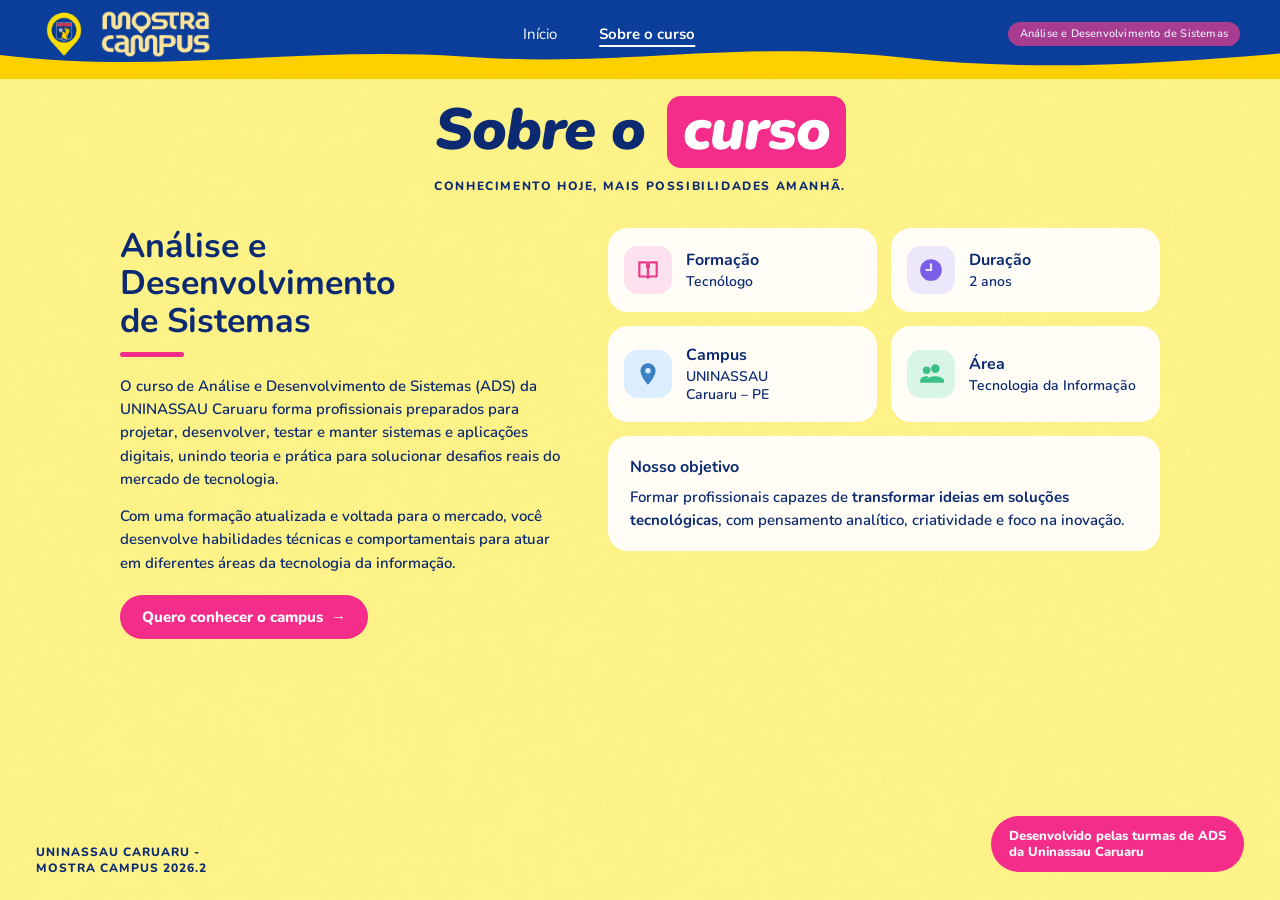
==== sobre.html @ d35f448b "Primeiro commit - Mostra Campus Jogo da Velha" ====
<!DOCTYPE html>
<html lang="pt-BR">

<head>
    <meta charset="UTF-8">
    <meta name="viewport" content="width=device-width, initial-scale=1.0">

    <title>Sobre o curso | Mostra Campus</title>

    <link rel="preconnect" href="https://fonts.googleapis.com">
    <link rel="preconnect" href="https://fonts.gstatic.com" crossorigin>
    <link href="https://fonts.googleapis.com/css2?family=Nunito:ital,wght@0,400;0,700;0,800;0,900;1,800;1,900&display=swap" rel="stylesheet">
    <link rel="stylesheet" href="style.css">
</head>

<body class="pagina-curso">

    <header class="topo">
        <div class="topo-logo">
            <a href="index.html" class="topo-logo-link">
                <div class="topo-pin">
                    <img src="pin-mostra-campus.png" alt="Pin Mostra Campus">
                </div>
                <div class="topo-logo-nome">
                    <img src="logo-mostra-campus.png" alt="Mostra Campus">
                </div>
            </a>
        </div>

        <nav class="menu" aria-label="Menu">
            <a class="menu-item" href="index.html">Início</a>
            <a class="menu-item ativo" href="sobre.html">Sobre o curso</a>
        </nav>

        <span class="selo">Análise e Desenvolvimento de Sistemas</span>

        <svg class="topo-onda" viewBox="0 0 1440 48" preserveAspectRatio="none" aria-hidden="true">
            <path fill="#ffd000" d="M0 16C180 42 340 4 520 18c190 16 300-24 500 2 140 18 280 8 420-6v34H0z" />
        </svg>
    </header>

    <main class="conteudo-curso">
        <h1 class="titulo-curso">
            Sobre o <span>curso</span>
        </h1>
        <p class="subtitulo-curso">Conhecimento hoje, mais possibilidades amanhã.</p>

        <div class="curso-grade">
            <section class="curso-texto">
                <h2>Análise e<br>Desenvolvimento<br>de Sistemas</h2>

                <p>
                    O curso de Análise e Desenvolvimento de Sistemas
                    (ADS) da UNINASSAU Caruaru forma profissionais
                    preparados para projetar, desenvolver, testar e manter
                    sistemas e aplicações digitais, unindo teoria e prática
                    para solucionar desafios reais do mercado de tecnologia.
                </p>

                <p>
                    Com uma formação atualizada e voltada para o mercado,
                    você desenvolve habilidades técnicas e comportamentais
                    para atuar em diferentes áreas da tecnologia da informação.
                </p>

                <a class="botao-campus" href="https://www.uninassau.edu.br/institucional/caruaru" target="_blank" rel="noopener noreferrer">
                    Quero conhecer o campus
                    <span aria-hidden="true">→</span>
                </a>
            </section>

            <section class="curso-cards">
                <article class="card-info">
                    <span class="card-icone icone-rosa" aria-hidden="true">
                        <svg viewBox="0 0 24 24" fill="none" stroke="currentColor" stroke-width="2" stroke-linecap="round" stroke-linejoin="round">
                            <path d="M4 5h6a3 3 0 0 1 2 5.2V19a3.5 3.5 0 0 0-2.5-1H4V5z" />
                            <path d="M20 5h-6a3 3 0 0 0-2 5.2V19a3.5 3.5 0 0 1 2.5-1H20V5z" />
                        </svg>
                    </span>
                    <div>
                        <h3>Formação</h3>
                        <p>Tecnólogo</p>
                    </div>
                </article>

                <article class="card-info">
                    <span class="card-icone icone-roxo" aria-hidden="true">
                        <svg viewBox="0 0 24 24"><path fill="currentColor" d="M12 2a10 10 0 1 0 10 10A10 10 0 0 0 12 2zm1 11H7v-2h4V6h2z"/></svg>
                    </span>
                    <div>
                        <h3>Duração</h3>
                        <p>2 anos</p>
                    </div>
                </article>

                <article class="card-info">
                    <span class="card-icone icone-azul" aria-hidden="true">
                        <svg viewBox="0 0 24 24"><path fill="currentColor" d="M12 2a7 7 0 0 0-7 7c0 5.25 7 13 7 13s7-7.75 7-13a7 7 0 0 0-7-7zm0 9.5A2.5 2.5 0 1 1 14.5 9 2.5 2.5 0 0 1 12 11.5z"/></svg>
                    </span>
                    <div>
                        <h3>Campus</h3>
                        <p>UNINASSAU<br>Caruaru – PE</p>
                    </div>
                </article>

                <article class="card-info">
                    <span class="card-icone icone-verde" aria-hidden="true">
                        <svg viewBox="0 0 24 24"><path fill="currentColor" d="M16 11a4 4 0 1 0-4-4 4 4 0 0 0 4 4zM8 12a3.5 3.5 0 1 0-3.5-3.5A3.5 3.5 0 0 0 8 12zm8 2c-2.67 0-8 1.34-8 4v2h16v-2c0-2.66-5.33-4-8-4zM8 14c-.29 0-.62.02-.97.05C5.19 14.42 2 15.7 2 18v2h6v-2c0-.7.18-2.01 2.09-3.25A12.7 12.7 0 0 0 8 14z"/></svg>
                    </span>
                    <div>
                        <h3>Área</h3>
                        <p>Tecnologia da Informação</p>
                    </div>
                </article>

                <article class="card-objetivo">
                    <h3>Nosso objetivo</h3>
                    <p>
                        Formar profissionais capazes de <strong>transformar ideias em soluções tecnológicas</strong>,
                        com pensamento analítico, criatividade e foco na inovação.
                    </p>
                </article>
            </section>
        </div>
    </main>

    <p class="rodape-esquerda">UNINASSAU CARUARU -<br>MOSTRA CAMPUS 2026.2</p>
    <p class="rodape-direita">Desenvolvido pelas turmas de ADS<br>da Uninassau Caruaru</p>

</body>

</html>
---- style.css ----
:root {
    --amarelo: #ffd000;
    --navy: #0b2a72;
    --navy-escuro: #071e54;
    --rosa: #f42d8a;
    --rosa-escuro: #d91f78;
    --creme: #faf3e4;
    --ciano: #3ce6d6;
    --texto: #0b2a72;
}

* {
    box-sizing: border-box;
}

body {
    margin: 0;
    min-height: 100vh;
    height: 100vh;
    font-family: "Nunito", Arial, sans-serif;
    color: var(--texto);
    background-color: #ffd000;
    background-image: url("fundo.jpg");
    background-repeat: no-repeat;
    background-position: center;
    background-size: cover;
    background-attachment: fixed;
    overflow: hidden;
    position: relative;
    display: flex;
    flex-direction: column;
}

.topo,
.pagina,
.rodape-esquerda,
.rodape-direita {
    position: relative;
    z-index: 1;
}

.topo {
    display: flex;
    align-items: center;
    justify-content: space-between;
    gap: 24px;
    padding: 10px 40px 20px;
    background: #0b3e9a;
    color: #fff;
    overflow: visible;
    flex-shrink: 0;
}

.topo-logo {
    display: flex;
    align-items: center;
    gap: 12px;
    flex-shrink: 0;
}

.topo-pin {
    height: 48px;
    width: auto;
    flex-shrink: 0;
}

.topo-pin img {
    display: block;
    height: 48px;
    width: auto;
}

.topo-logo-nome {
    flex-shrink: 0;
    height: 48px;
}

.topo-logo-nome img {
    display: block;
    height: 48px;
    width: auto;
    mix-blend-mode: screen;
}

.topo-onda {
    position: absolute;
    left: 0;
    right: 0;
    bottom: -1px;
    width: 100%;
    height: 36px;
    display: block;
    pointer-events: none;
}

.menu {
    display: flex;
    gap: 42px;
    font-weight: 400;
    font-size: 15px;
    color: #fff;
}

.topo-logo-link {
    display: flex;
    align-items: center;
    gap: 12px;
    color: inherit;
    text-decoration: none;
}

.menu-item {
    color: #fff;
    text-decoration: none;
}

.menu-item.ativo {
    font-weight: 700;
    text-decoration: underline;
    text-underline-offset: 6px;
    text-decoration-thickness: 2px;
}

.selo {
    background: rgba(244, 61, 140, 0.75);
    color: #fff;
    padding: 5px 12px;
    border-radius: 999px;
    font-weight: 600;
    font-size: 11px;
    line-height: 1.2;
    letter-spacing: 0.2px;
    white-space: nowrap;
    opacity: 0.9;
}

.pagina {
    display: grid;
    grid-template-columns: minmax(240px, 1fr) minmax(380px, 560px) minmax(240px, 1fr);
    gap: 16px;
    padding: 8px 40px 64px;
    align-items: center;
    flex: 1;
    min-height: 0;
    width: 100%;
}

.coluna-esquerda {
    padding-top: 10px;
}

.chamada {
    margin: 0 0 14px;
    font-size: clamp(22px, 2.1vw, 28px);
    line-height: 1.15;
    font-weight: 900;
}

.destaque {
    background: var(--rosa);
    color: #fff;
    padding: 0 8px 2px;
    border-radius: 6px;
}

.experiencia {
    margin: 0;
    font-size: clamp(16px, 1.5vw, 20px);
    font-weight: 800;
    line-height: 1.25;
    position: relative;
    display: inline-block;
}

.experiencia::after {
    content: "";
    position: absolute;
    width: 90px;
    height: 6px;
    background: var(--rosa);
    right: -70px;
    bottom: 8px;
    transform: rotate(-18deg);
    border-radius: 6px;
}

.coluna-centro {
    text-align: center;
}

.titulo {
    margin: 0;
    font-size: clamp(40px, 4.4vw, 56px);
    font-weight: 900;
    font-style: italic;
    letter-spacing: -2px;
    line-height: 1;
    white-space: nowrap;
}

.titulo span {
    display: inline-block;
    background: var(--rosa);
    color: #fff;
    font-style: italic;
    padding: 2px 14px 6px;
    border-radius: 12px;
    margin: 0 8px;
}

.subtitulo {
    margin: 8px 0 10px;
    font-weight: 800;
    letter-spacing: 1.5px;
    text-transform: uppercase;
    font-size: 12px;
}

.escolha-texto,
#info {
    margin: 0 0 6px;
    font-weight: 700;
    font-size: 13px;
}

.escolhas {
    display: flex;
    justify-content: center;
    gap: 12px;
    margin-bottom: 10px;
}

#escolher-x,
#escolher-o {
    border: 0;
    cursor: pointer;
    font-family: inherit;
    font-weight: 800;
    font-size: 15px;
    padding: 10px 18px;
    border-radius: 999px;
    color: #fff;
}

#escolher-x {
    background: var(--navy);
}

#escolher-o {
    background: var(--rosa);
}

.tabuleiro-caixa {
    background: var(--creme);
    border-radius: 24px;
    padding: 12px;
    display: inline-block;
    box-shadow: 0 8px 0 rgba(11, 42, 114, 0.08);
    margin: 6px 0 10px;
}

.tabuleiro {
    display: grid;
    grid-template-columns: repeat(3, clamp(68px, 7.2vw, 86px));
    gap: 8px;
}

.casa {
    width: 100%;
    aspect-ratio: 1;
    height: auto;
    border: 0;
    border-radius: 16px;
    background: #fff8ea;
    box-shadow: inset 0 0 0 2px #f0e4cc;
    font-family: inherit;
    font-size: clamp(34px, 3.8vw, 48px);
    font-weight: 900;
    cursor: pointer;
    line-height: 1;
}

.casa:hover {
    background: #fff;
}

.casa.x {
    color: var(--navy);
}

.casa.o {
    color: var(--rosa);
}

#mensagem {
    margin: 0 auto 12px;
    width: min(340px, 100%);
    background: var(--creme);
    border-radius: 18px;
    padding: 8px 16px;
    font-weight: 800;
    font-size: 16px;
}

#reiniciar {
    display: inline-flex;
    align-items: center;
    gap: 8px;
    border: 0;
    background: var(--rosa);
    color: #fff;
    font-family: inherit;
    font-weight: 800;
    font-size: 16px;
    padding: 12px 26px;
    border-radius: 999px;
    cursor: pointer;
}

#reiniciar svg {
    width: 18px;
    height: 18px;
}

.alerta {
    display: none;
    position: fixed;
    inset: 0;
    z-index: 20;
    background: rgba(7, 30, 84, 0.55);
    align-items: center;
    justify-content: center;
    padding: 20px;
}

.alerta.aberto {
    display: flex;
}

.alerta-caixa {
    background: #fff;
    color: var(--navy);
    text-align: center;
    padding: 32px 28px;
    border-radius: 24px;
    max-width: 360px;
    width: 100%;
    box-shadow: 0 16px 40px rgba(7, 30, 84, 0.25);
}

.alerta-caixa h2 {
    margin: 0 0 10px;
    font-size: 32px;
    font-weight: 900;
}

.alerta-caixa p {
    margin: 0 0 22px;
    font-size: 18px;
    font-weight: 700;
}

#alerta-reiniciar {
    border: 0;
    background: var(--rosa);
    color: #fff;
    font-family: inherit;
    font-weight: 800;
    font-size: 16px;
    padding: 12px 26px;
    border-radius: 999px;
    cursor: pointer;
}

#alerta-reiniciar:hover,
#reiniciar:hover,
#escolher-x:hover,
#escolher-o:hover {
    filter: brightness(1.08);
}

body.pagina-curso {
    height: auto;
    min-height: 100vh;
    overflow-x: hidden;
    overflow-y: auto;
}

.conteudo-curso {
    flex: 1;
    width: 100%;
    max-width: 1120px;
    margin: 0 auto;
    padding: 18px 40px 110px;
}

.titulo-curso {
    margin: 0;
    text-align: center;
    font-size: clamp(42px, 5vw, 58px);
    font-weight: 900;
    font-style: italic;
    letter-spacing: -1px;
    line-height: 1.1;
}

.titulo-curso span {
    display: inline-block;
    background: var(--rosa);
    color: #fff;
    padding: 2px 16px 6px;
    border-radius: 14px;
    margin-left: 6px;
}

.subtitulo-curso {
    text-align: center;
    text-transform: uppercase;
    letter-spacing: 1.6px;
    font-weight: 800;
    font-size: 12px;
    margin: 10px 0 34px;
}

.curso-grade {
    display: grid;
    grid-template-columns: 0.9fr 1.1fr;
    gap: 36px;
    align-items: start;
}

.curso-texto h2 {
    margin: 0 0 8px;
    font-size: clamp(26px, 3vw, 34px);
    line-height: 1.1;
}

.curso-texto h2::after {
    content: "";
    display: block;
    width: 64px;
    height: 5px;
    background: var(--rosa);
    border-radius: 4px;
    margin: 12px 0 18px;
}

.curso-texto p {
    margin: 0 0 14px;
    max-width: 440px;
    font-size: 15px;
    line-height: 1.55;
    font-weight: 600;
}

.botao-campus {
    display: inline-flex;
    align-items: center;
    gap: 8px;
    margin-top: 6px;
    background: var(--rosa);
    color: #fff;
    text-decoration: none;
    font-weight: 800;
    font-size: 15px;
    padding: 12px 22px;
    border-radius: 999px;
}

.botao-campus:hover {
    filter: brightness(1.08);
}

.curso-cards {
    display: grid;
    grid-template-columns: 1fr 1fr;
    gap: 14px;
}

.card-info {
    background: #fffdf6;
    border-radius: 20px;
    padding: 18px 16px;
    display: flex;
    align-items: center;
    gap: 14px;
}

.card-info h3,
.card-objetivo h3 {
    margin: 0;
    font-size: 16px;
}

.card-info p {
    margin: 2px 0 0;
    font-size: 14px;
    font-weight: 600;
    line-height: 1.3;
}

.card-icone {
    width: 48px;
    height: 48px;
    border-radius: 14px;
    display: flex;
    align-items: center;
    justify-content: center;
    flex-shrink: 0;
}

.card-icone svg {
    width: 26px;
    height: 26px;
}

.icone-rosa {
    background: #fde1ee;
    color: #e93d8c;
}

.icone-roxo {
    background: #ede7fb;
    color: #7b5ee8;
}

.icone-azul {
    background: #dceefe;
    color: #3b82c4;
}

.icone-verde {
    background: #d9f5e8;
    color: #3cbf84;
}

.card-objetivo {
    grid-column: 1 / -1;
    background: #fffdf6;
    border-radius: 20px;
    padding: 20px 22px;
}

.card-objetivo p {
    margin: 8px 0 0;
    font-size: 15px;
    font-weight: 600;
    line-height: 1.5;
}

.rodape-esquerda {
    position: absolute;
    left: 36px;
    bottom: 24px;
    margin: 0;
    font-size: 12px;
    font-weight: 800;
    letter-spacing: 1px;
    text-transform: uppercase;
}

.rodape-direita {
    position: absolute;
    right: 36px;
    bottom: 28px;
    margin: 0;
    background: var(--rosa);
    color: #fff;
    padding: 12px 18px;
    border-radius: 999px;
    font-size: 13px;
    font-weight: 800;
    line-height: 1.25;
    z-index: 2;
}

@media (max-width: 1024px) {
    body {
        height: auto;
        overflow-x: hidden;
        overflow-y: auto;
    }

    .pagina {
        grid-template-columns: 1fr;
        justify-items: center;
        text-align: center;
        padding: 16px 20px 40px;
    }

    .coluna-esquerda {
        align-items: center;
        text-align: center;
    }

    .menu {
        display: none;
    }

    body.pagina-curso .menu {
        display: flex;
        gap: 18px;
        font-size: 14px;
    }

    .curso-grade,
    .curso-cards {
        grid-template-columns: 1fr;
    }

    .curso-texto p {
        max-width: none;
    }

    .conteudo-curso {
        padding: 16px 20px 90px;
    }

    .topo {
        padding: 12px 18px 22px;
    }
}

@media (max-width: 700px) {
    .titulo {
        font-size: 36px;
        white-space: normal;
    }

    .tabuleiro {
        grid-template-columns: repeat(3, 72px);
    }

    .casa {
        font-size: 40px;
    }

    .rodape-esquerda,
    .rodape-direita {
        position: static;
        margin: 12px auto;
        display: block;
        width: fit-content;
        text-align: center;
    }

    body {
        padding-bottom: 20px;
    }
}
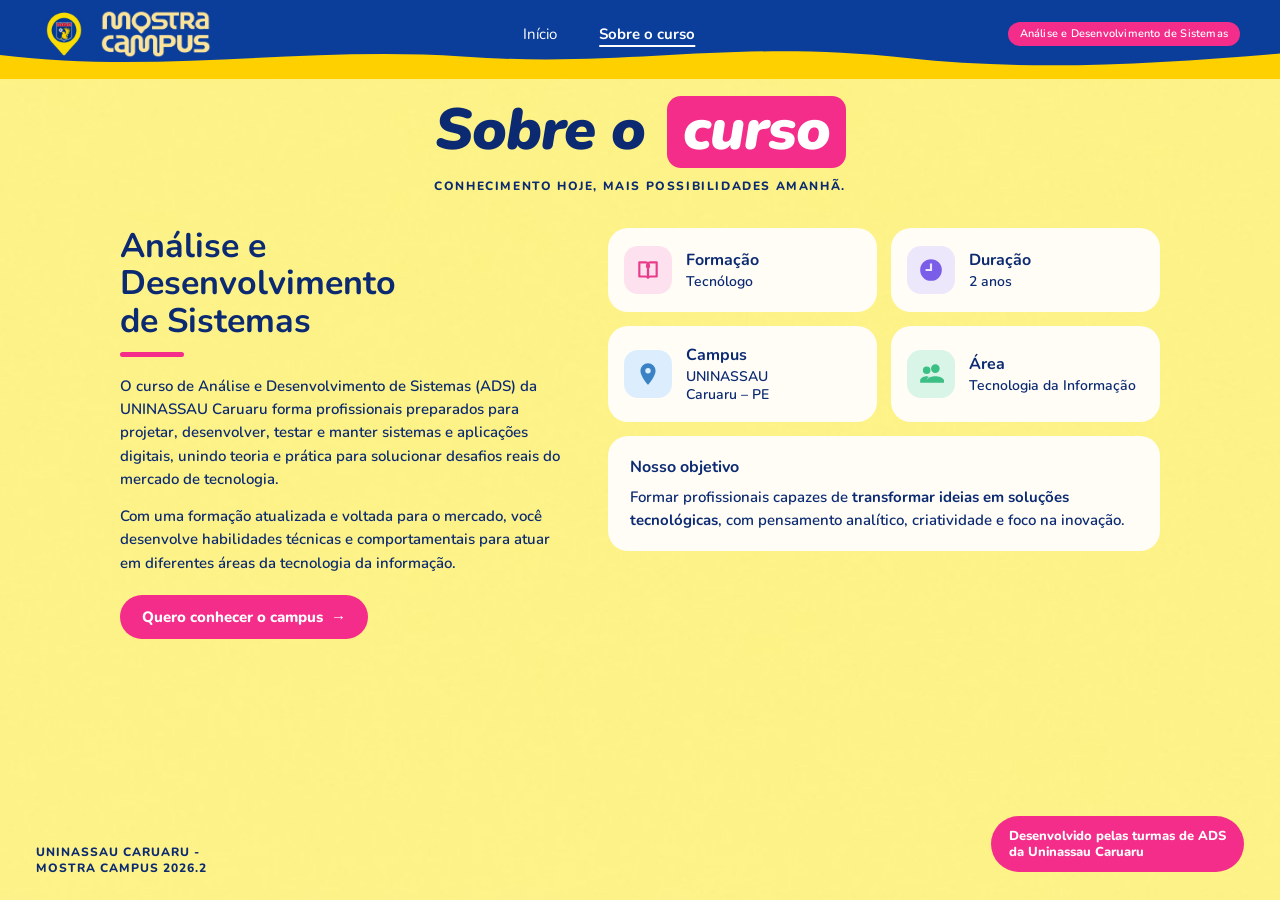
==== commit 5fe31482: "Subindo alterações no código" ====
--- a/sobre.html
+++ b/sobre.html
@@ -9,23 +9,23 @@
 
     <link rel="preconnect" href="https://fonts.googleapis.com">
     <link rel="preconnect" href="https://fonts.gstatic.com" crossorigin>
-    <link href="https://fonts.googleapis.com/css2?family=Nunito:ital,wght@0,400;0,700;0,800;0,900;1,800;1,900&display=swap" rel="stylesheet">
+    <link
+        href="https://fonts.googleapis.com/css2?family=Nunito:ital,wght@0,400;0,700;0,800;0,900;1,800;1,900&display=swap"
+        rel="stylesheet">
     <link rel="stylesheet" href="style.css">
 </head>
 
 <body class="pagina-curso">
 
     <header class="topo">
-        <div class="topo-logo">
-            <a href="index.html" class="topo-logo-link">
-                <div class="topo-pin">
-                    <img src="pin-mostra-campus.png" alt="Pin Mostra Campus">
-                </div>
-                <div class="topo-logo-nome">
-                    <img src="logo-mostra-campus.png" alt="Mostra Campus">
-                </div>
-            </a>
-        </div>
+        <a href="index.html" class="topo-logo-link">
+            <div class="topo-pin">
+                <img src="pin-mostra-campus.png" alt="Pin Mostra Campus">
+            </div>
+            <div class="topo-logo-nome">
+                <img src="logo-mostra-campus.png" alt="Mostra Campus">
+            </div>
+        </a>
 
         <nav class="menu" aria-label="Menu">
             <a class="menu-item" href="index.html">Início</a>
@@ -63,7 +63,8 @@
                     para atuar em diferentes áreas da tecnologia da informação.
                 </p>
 
-                <a class="botao-campus" href="https://www.uninassau.edu.br/institucional/caruaru" target="_blank" rel="noopener noreferrer">
+                <a class="botao-campus" href="https://www.uninassau.edu.br/institucional/caruaru" target="_blank"
+                    rel="noopener noreferrer">
                     Quero conhecer o campus
                     <span aria-hidden="true">→</span>
                 </a>
@@ -72,7 +73,8 @@
             <section class="curso-cards">
                 <article class="card-info">
                     <span class="card-icone icone-rosa" aria-hidden="true">
-                        <svg viewBox="0 0 24 24" fill="none" stroke="currentColor" stroke-width="2" stroke-linecap="round" stroke-linejoin="round">
+                        <svg viewBox="0 0 24 24" fill="none" stroke="currentColor" stroke-width="2"
+                            stroke-linecap="round" stroke-linejoin="round">
                             <path d="M4 5h6a3 3 0 0 1 2 5.2V19a3.5 3.5 0 0 0-2.5-1H4V5z" />
                             <path d="M20 5h-6a3 3 0 0 0-2 5.2V19a3.5 3.5 0 0 1 2.5-1H20V5z" />
                         </svg>
@@ -85,7 +87,9 @@
 
                 <article class="card-info">
                     <span class="card-icone icone-roxo" aria-hidden="true">
-                        <svg viewBox="0 0 24 24"><path fill="currentColor" d="M12 2a10 10 0 1 0 10 10A10 10 0 0 0 12 2zm1 11H7v-2h4V6h2z"/></svg>
+                        <svg viewBox="0 0 24 24">
+                            <path fill="currentColor" d="M12 2a10 10 0 1 0 10 10A10 10 0 0 0 12 2zm1 11H7v-2h4V6h2z" />
+                        </svg>
                     </span>
                     <div>
                         <h3>Duração</h3>
@@ -95,7 +99,10 @@
 
                 <article class="card-info">
                     <span class="card-icone icone-azul" aria-hidden="true">
-                        <svg viewBox="0 0 24 24"><path fill="currentColor" d="M12 2a7 7 0 0 0-7 7c0 5.25 7 13 7 13s7-7.75 7-13a7 7 0 0 0-7-7zm0 9.5A2.5 2.5 0 1 1 14.5 9 2.5 2.5 0 0 1 12 11.5z"/></svg>
+                        <svg viewBox="0 0 24 24">
+                            <path fill="currentColor"
+                                d="M12 2a7 7 0 0 0-7 7c0 5.25 7 13 7 13s7-7.75 7-13a7 7 0 0 0-7-7zm0 9.5A2.5 2.5 0 1 1 14.5 9 2.5 2.5 0 0 1 12 11.5z" />
+                        </svg>
                     </span>
                     <div>
                         <h3>Campus</h3>
@@ -105,7 +112,10 @@
 
                 <article class="card-info">
                     <span class="card-icone icone-verde" aria-hidden="true">
-                        <svg viewBox="0 0 24 24"><path fill="currentColor" d="M16 11a4 4 0 1 0-4-4 4 4 0 0 0 4 4zM8 12a3.5 3.5 0 1 0-3.5-3.5A3.5 3.5 0 0 0 8 12zm8 2c-2.67 0-8 1.34-8 4v2h16v-2c0-2.66-5.33-4-8-4zM8 14c-.29 0-.62.02-.97.05C5.19 14.42 2 15.7 2 18v2h6v-2c0-.7.18-2.01 2.09-3.25A12.7 12.7 0 0 0 8 14z"/></svg>
+                        <svg viewBox="0 0 24 24">
+                            <path fill="currentColor"
+                                d="M16 11a4 4 0 1 0-4-4 4 4 0 0 0 4 4zM8 12a3.5 3.5 0 1 0-3.5-3.5A3.5 3.5 0 0 0 8 12zm8 2c-2.67 0-8 1.34-8 4v2h16v-2c0-2.66-5.33-4-8-4zM8 14c-.29 0-.62.02-.97.05C5.19 14.42 2 15.7 2 18v2h6v-2c0-.7.18-2.01 2.09-3.25A12.7 12.7 0 0 0 8 14z" />
+                        </svg>
                     </span>
                     <div>
                         <h3>Área</h3>
@@ -129,4 +139,4 @@
 
 </body>
 
-</html>
+</html>
--- a/style.css
+++ b/style.css
@@ -1,11 +1,7 @@
 :root {
-    --amarelo: #ffd000;
     --navy: #0b2a72;
-    --navy-escuro: #071e54;
     --rosa: #f42d8a;
-    --rosa-escuro: #d91f78;
     --creme: #faf3e4;
-    --ciano: #3ce6d6;
     --texto: #0b2a72;
 }
 
@@ -33,6 +29,7 @@
 
 .topo,
 .pagina,
+.conteudo-curso,
 .rodape-esquerda,
 .rodape-direita {
     position: relative;
@@ -51,11 +48,13 @@
     flex-shrink: 0;
 }
 
-.topo-logo {
+.topo-logo-link {
     display: flex;
     align-items: center;
     gap: 12px;
     flex-shrink: 0;
+    color: inherit;
+    text-decoration: none;
 }
 
 .topo-pin {
@@ -101,14 +100,6 @@
     color: #fff;
 }
 
-.topo-logo-link {
-    display: flex;
-    align-items: center;
-    gap: 12px;
-    color: inherit;
-    text-decoration: none;
-}
-
 .menu-item {
     color: #fff;
     text-decoration: none;
@@ -122,7 +113,7 @@
 }
 
 .selo {
-    background: rgba(244, 61, 140, 0.75);
+    background: var(--rosa);
     color: #fff;
     padding: 5px 12px;
     border-radius: 999px;
@@ -131,12 +122,11 @@
     line-height: 1.2;
     letter-spacing: 0.2px;
     white-space: nowrap;
-    opacity: 0.9;
 }
 
 .pagina {
     display: grid;
-    grid-template-columns: minmax(240px, 1fr) minmax(380px, 560px) minmax(240px, 1fr);
+    grid-template-columns: 1fr auto 1fr;
     gap: 16px;
     padding: 8px 40px 64px;
     align-items: center;
@@ -146,7 +136,127 @@
 }
 
 .coluna-esquerda {
+    grid-column: 1;
     padding-top: 10px;
+    padding-left: 8px;
+}
+
+.coluna-centro {
+    grid-column: 2;
+    text-align: center;
+}
+
+.coluna-direita {
+    grid-column: 3;
+    justify-self: center;
+    display: flex;
+    flex-direction: column;
+    align-items: stretch;
+    gap: 12px;
+    width: min(240px, 100%);
+}
+
+.temporizador,
+.ranking {
+    background: var(--creme);
+    border-radius: 24px;
+    padding: 18px 20px;
+    text-align: center;
+    box-shadow: 0 8px 0 rgba(11, 42, 114, 0.08);
+}
+
+.temporizador-titulo {
+    margin: 0;
+    font-size: 13px;
+    font-weight: 800;
+    letter-spacing: 1.5px;
+    text-transform: uppercase;
+}
+
+#tempo {
+    margin: 8px 0 4px;
+    font-size: 48px;
+    font-weight: 900;
+    line-height: 1;
+    color: var(--navy);
+}
+
+.temporizador-texto {
+    margin: 0;
+    font-size: 13px;
+    font-weight: 700;
+}
+
+.temporizador.urgente {
+    background: #fde1ee;
+}
+
+.temporizador.urgente #tempo {
+    color: var(--rosa);
+}
+
+.ranking-titulo,
+.temporizador-titulo {
+    margin: 0;
+    font-size: 13px;
+    font-weight: 800;
+    letter-spacing: 1.5px;
+    text-transform: uppercase;
+}
+
+.ranking-texto {
+    margin: 4px 0 10px;
+    font-size: 12px;
+    font-weight: 700;
+}
+
+#lista-ranking {
+    list-style: none;
+    margin: 0;
+    padding: 0;
+    text-align: left;
+    max-height: min(38vh, 280px);
+    overflow-y: auto;
+}
+
+#lista-ranking li {
+    display: flex;
+    align-items: baseline;
+    justify-content: space-between;
+    gap: 8px;
+    background: #fff8ea;
+    border-radius: 12px;
+    padding: 6px 10px;
+    margin-bottom: 6px;
+    font-size: 13px;
+    font-weight: 800;
+}
+
+#lista-ranking .posicao {
+    color: var(--rosa);
+    min-width: 18px;
+}
+
+#lista-ranking .nome-ranking {
+    flex: 1;
+    overflow: hidden;
+    text-overflow: ellipsis;
+    white-space: nowrap;
+}
+
+#lista-ranking .tempo-ranking {
+    color: var(--navy);
+    font-variant-numeric: tabular-nums;
+}
+
+.ranking-vazio {
+    margin: 0;
+    font-size: 13px;
+    font-weight: 700;
+}
+
+.ranking-vazio.escondido {
+    display: none;
 }
 
 .chamada {
@@ -182,10 +292,6 @@
     bottom: 8px;
     transform: rotate(-18deg);
     border-radius: 6px;
-}
-
-.coluna-centro {
-    text-align: center;
 }
 
 .titulo {
@@ -223,15 +329,19 @@
     font-size: 13px;
 }
 
-.escolhas {
+.escolhas,
+.acoes {
     display: flex;
     justify-content: center;
+    flex-wrap: wrap;
     gap: 12px;
     margin-bottom: 10px;
 }
 
+#escolher-nome,
 #escolher-x,
-#escolher-o {
+#escolher-o,
+#salvar-nome {
     border: 0;
     cursor: pointer;
     font-family: inherit;
@@ -242,12 +352,30 @@
     color: #fff;
 }
 
+#escolher-nome,
+#iniciar {
+    background: var(--navy);
+}
+
 #escolher-x {
     background: var(--navy);
 }
 
-#escolher-o {
-    background: var(--rosa);
+#escolher-o,
+#salvar-nome {
+    background: var(--rosa);
+}
+
+#escolher-x.escolhido,
+#escolher-o.escolhido,
+#escolher-nome.escolhido {
+    box-shadow: 0 0 0 3px #fff, 0 0 0 6px var(--rosa);
+}
+
+#escolher-x:disabled,
+#escolher-o:disabled {
+    cursor: not-allowed;
+    opacity: 0.7;
 }
 
 .tabuleiro-caixa {
@@ -302,24 +430,42 @@
     font-size: 16px;
 }
 
-#reiniciar {
+.acoes {
+    margin-bottom: 0;
+    flex-wrap: nowrap;
+    gap: 8px;
+}
+
+#iniciar,
+#reiniciar,
+#novo-jogo {
     display: inline-flex;
     align-items: center;
-    gap: 8px;
+    justify-content: center;
+    gap: 6px;
     border: 0;
-    background: var(--rosa);
     color: #fff;
     font-family: inherit;
     font-weight: 800;
-    font-size: 16px;
-    padding: 12px 26px;
+    font-size: 13px;
+    padding: 10px 14px;
     border-radius: 999px;
     cursor: pointer;
+    white-space: nowrap;
+}
+
+#iniciar,
+#novo-jogo {
+    background: var(--navy);
+}
+
+#reiniciar {
+    background: var(--rosa);
 }
 
 #reiniciar svg {
-    width: 18px;
-    height: 18px;
+    width: 14px;
+    height: 14px;
 }
 
 .alerta {
@@ -355,28 +501,75 @@
 }
 
 .alerta-caixa p {
-    margin: 0 0 22px;
+    margin: 0 0 16px;
     font-size: 18px;
     font-weight: 700;
 }
 
-#alerta-reiniciar {
+.alerta-acoes {
+    display: flex;
+    justify-content: center;
+    flex-wrap: wrap;
+    gap: 10px;
+}
+
+#alerta-reiniciar,
+#alerta-novo-jogo {
     border: 0;
-    background: var(--rosa);
     color: #fff;
     font-family: inherit;
     font-weight: 800;
-    font-size: 16px;
-    padding: 12px 26px;
+    font-size: 15px;
+    padding: 12px 20px;
     border-radius: 999px;
     cursor: pointer;
 }
 
+#alerta-reiniciar {
+    background: var(--rosa);
+}
+
+#alerta-novo-jogo {
+    background: var(--navy);
+}
+
 #alerta-reiniciar:hover,
+#alerta-novo-jogo:hover,
 #reiniciar:hover,
+#iniciar:hover,
+#novo-jogo:hover,
+#escolher-nome:hover,
 #escolher-x:hover,
-#escolher-o:hover {
+#escolher-o:hover,
+#salvar-nome:hover {
     filter: brightness(1.08);
+}
+
+.campo-nome {
+    display: block;
+    text-align: left;
+    font-size: 13px;
+    font-weight: 800;
+    margin: 0 0 6px;
+}
+
+#campo-nome {
+    display: block;
+    width: 100%;
+    margin: 0 0 18px;
+    padding: 12px 14px;
+    border: 2px solid #f0e4cc;
+    border-radius: 16px;
+    background: var(--creme);
+    color: var(--navy);
+    font-family: inherit;
+    font-size: 16px;
+    font-weight: 800;
+}
+
+#campo-nome:focus {
+    outline: 3px solid var(--rosa);
+    outline-offset: 1px;
 }
 
 body.pagina-curso {
@@ -588,9 +781,13 @@
         padding: 16px 20px 40px;
     }
 
-    .coluna-esquerda {
+    .coluna-esquerda,
+    .coluna-centro,
+    .coluna-direita {
+        grid-column: auto;
         align-items: center;
         text-align: center;
+        justify-self: center;
     }
 
     .menu {
@@ -627,8 +824,8 @@
         white-space: normal;
     }
 
-    .tabuleiro {
-        grid-template-columns: repeat(3, 72px);
+    .acoes {
+        flex-wrap: wrap;
     }
 
     .casa {
